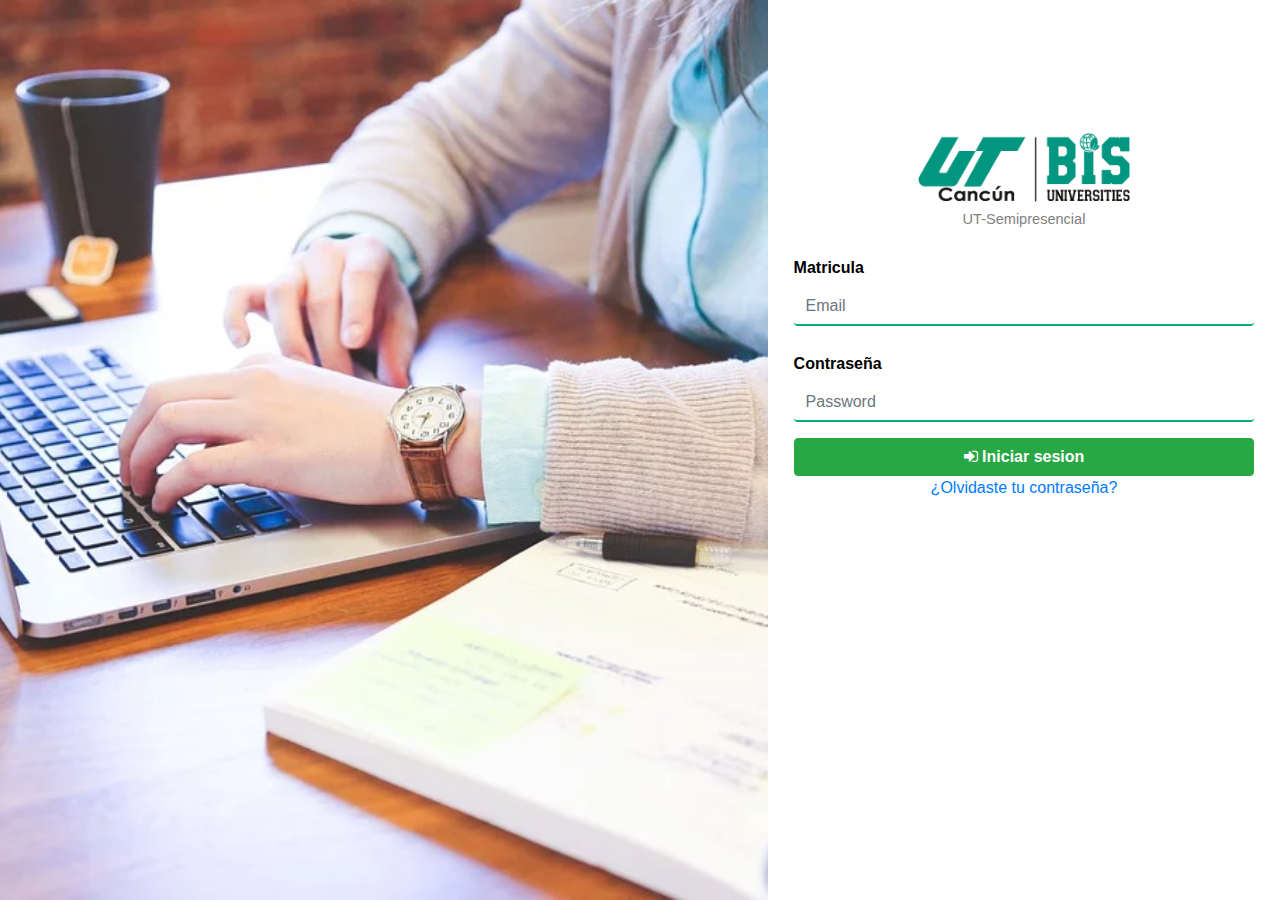
==== index.html @ 0eb5d137 "incorporacion al php" ====
<!doctype html>
<html lang="en">

<head>
    <!-- Required meta tags -->
    <meta charset="utf-8">
    <meta name="viewport" content="width=device-width, initial-scale=1, shrink-to-fit=no">

    <!-- Bootstrap CSS -->
    <link rel="stylesheet" href="https://stackpath.bootstrapcdn.com/bootstrap/4.3.1/css/bootstrap.min.css" integrity="sha384-ggOyR0iXCbMQv3Xipma34MD+dH/1fQ784/j6cY/iJTQUOhcWr7x9JvoRxT2MZw1T" crossorigin="anonymous">
    <link rel="stylesheet" href="https://cdnjs.cloudflare.com/ajax/libs/font-awesome/4.7.0/css/font-awesome.min.css">
    <link rel="stylesheet" href="https://maxcdn.bootstrapcdn.com/bootstrap/4.0.0/css/bootstrap.min.css">
    <script src="https://ajax.googleapis.com/ajax/libs/jquery/3.3.1/jquery.min.js"></script>
    <link href="https://fonts.googleapis.com/icon?family=Material+Icons" rel="stylesheet">
    <link rel="stylesheet" href="https://fonts.googleapis.com/icon?family=Material+Icons">
    <link rel="stylesheet" href="css/styleLogin.css">
    <title>Login</title>
</head>

<body>

    <div class="main-box">

        <div class="box-left"></div>

        <div class="box-right text-center">

            <div class="login-from">
                <img id="imgLogo" src="img/logo.png">
                <p id="p">UT-Semipresencial</p>

				<div class="loginBox">

					<form action="check-login.php" method="post">                           	
						<div class="form-group">
							<label class="label"><b>Matricula</b></label>
							<input type="email" class="form-control input" name="email" placeholder="Email" required>
						</div>							
						<div class="form-group">
							<label class="label"><b>Contraseña</b></label>
							<input type="password" class="form-control input" name="password" placeholder="Password" required>
						</div>							    
							<button type="submit" class="btn btn-success btn-block" id="btn-login"><i class="fa fa-sign-in" aria-hidden="true">
								</i>
								<b >Iniciar sesion</b>
							</button>
					</form>
					<!-- Collapse a form when user click Lost your password? link-->
					<p><a href="#showForm" data-toggle="collapse" aria-expanded="false" aria-controls="collapse">¿Olvidaste tu contraseña?</a></p>	
					<div class="collapse" id="showForm">
						<div class='well'>
							<form action="password-recovery.php" method="post">
								<div class="form-group">										
									<input type="email" class="form-control" name="email" placeholder="Enter the email associated with the password." required>
								</div>
								<button type="submit" class="btn btn-dark">Recover Password</button>
							</form>								
						</div>
					</div>
											
					<!-- <hr><p>¿Quieres crear una cuenta? <a href="index.html" title="Create an account">crear cuenta</a>.</p>								 -->
				</div><!-- /.loginBox -->	

            </div>

        </div>
    </div>

    <!-- Optional JavaScript -->
    <!-- jQuery first, then Popper.js, then Bootstrap JS -->
    <script type="text/javascript ">
        function mostrarPassword2() {
            var cambio = document.getElementById("password ");
            if (cambio.type == "password ") {
                cambio.type = "text ";
                $('.icon').removeClass('fa fa-eye-slash').addClass('fa fa-eye');
            } else {
                cambio.type = "password ";
                $('.icon').removeClass('fa fa-eye').addClass('fa fa-eye-slash');
            }
        }

        $(document).ready(function() {
            //CheckBox mostrar contraseña
            $('#ShowPassword2').click(function() {
                $('#Password').attr('type', $(this).is(':checked') ? 'text' : 'password');
            });
        });
    </script>
    <script src="https://code.jquery.com/jquery-3.3.1.slim.min.js " integrity="sha384-q8i/X+965DzO0rT7abK41JStQIAqVgRVzpbzo5smXKp4YfRvH+8abtTE1Pi6jizo " crossorigin="anonymous "></script>
    <script src="https://cdnjs.cloudflare.com/ajax/libs/popper.js/1.14.7/umd/popper.min.js " integrity="sha384-UO2eT0CpHqdSJQ6hJty5KVphtPhzWj9WO1clHTMGa3JDZwrnQq4sF86dIHNDz0W1 " crossorigin="anonymous "></script>
    <script src="https://stackpath.bootstrapcdn.com/bootstrap/4.3.1/js/bootstrap.min.js " integrity="sha384-JjSmVgyd0p3pXB1rRibZUAYoIIy6OrQ6VrjIEaFf/nJGzIxFDsf4x0xIM+B07jRM " crossorigin="anonymous "></script>
</body>

</html>
---- css/styleLogin.css ----
/* @font-face{
    font-family: tringerine; nombramiento del tipo de letra
    src:url(""); realizarmo el dirrecionamiento de el font-famlily
} */

:root {
    --colorMorado: #5b0e8cff;
    --colorAzulLetras: #070707;
    --colorAzul: #003366;
    --colorGrisFondo: #d9e0e6;
    --colorMoradoBajo: #9a7ab3cc;
    --colorMoradoFondo: #5a2186cc;
    --verdeInstitucional: #00AB84;
    --negro: black;
}

.main-box {
    /* float: left; */
    width: 100%;
    height: 100%;
    /* background-color: #fff; */
    /* -webkit-box-shadow: 0px 30px 90px rgba(0, 0, 0, 0.16);
    box-shadow: 0px 30px 90px rgba(0, 0, 0, 0.16); */
    /* border-radius: 10px; */
    position: absolute;
}

.box-left {
    width: 60%;
    height: 100%;
    background-color: rgb(35, 83, 116);
    background-image: url("../img/fondo.webp");
    background-position: center;
    background-repeat: no-repeat;
    background-size: cover;
    float: left;
}

.box-right {
    width: 40%;
    height: 100%;
    float: right;
    /* background-color: rgba(202, 197, 197, 0.185); */
    padding: 2%;
    /* border-top-right-radius: 10px;
    border-bottom-right-radius: 10px; */
}

#imgLogo {
    height: 50%;
    width: 50%;
    /* padding: 8%; */
}

#p {
    /* margin-top: -12%; */
    color: gray;
    font-size: 91%;
}

.login-from {
    margin-top: 100px;
}

.label {
    float: left;
    color: var(--negro);
    margin-top: 2%;
}

.form-group .input,
#password {
    background: none;
    border: none;
    border-bottom: 2px solid var(--verdeInstitucional);
}

#ojo {
    /* background: none;
    border: none;
    border-bottom: 2px solid var(--verdeInstitucional); */
    color: gray;
    font-size: 150%;
    height: 30px;
}

#password {
    /* border: none;
    border-bottom: 2px solid var(--verdeInstitucional);
    background: none; */
    width: 90%;
    height: 30px;
}

.box-right>.login-from>button {
    width: 70%;
    height: 35px;
    border: none;
    border-radius: 5px;
    /* box-shadow: 0px 4px 13px 0px #d8df20ff; */
    color: #fff;
    background-color: var(--verdeInstitucional);
    /* background-image: url("../icon/btnIniciarSecion.png"); */
    background-repeat: no-repeat;
}

@media screen and (max-width: 950px) {
    .box-left {
        width: 50%;
        height: 100%;
        /* background-color: rgb(35, 83, 116); */
        /* background-image: url("../img/fondo2.png"); */
        background-position: center;
        background-repeat: no-repeat;
        background-size: cover;
        float: left;
    }
    .box-right {
        width: 50%;
        height: 100%;
        float: right;
        /* background-color: rgba(202, 197, 197, 0.185); */
        padding: 2%;
        border-top-right-radius: 10px;
        border-bottom-right-radius: 10px;
        /* font-family: 'fonts/poppins/Poppins-Black.ttf'; */
    }
}

@media screen and (max-width: 700px) {
    .box-left {
        display: none;
    }
    .box-right {
        width: 100%;
        height: 100%;
        float: right;
        /* background-color: rgba(202, 197, 197, 0.185); */
        padding: 2%;
        border-top-right-radius: 10px;
        border-bottom-right-radius: 10px;
        /* font-family: 'fonts/poppins/Poppins-Black.ttf';  */
    }
}
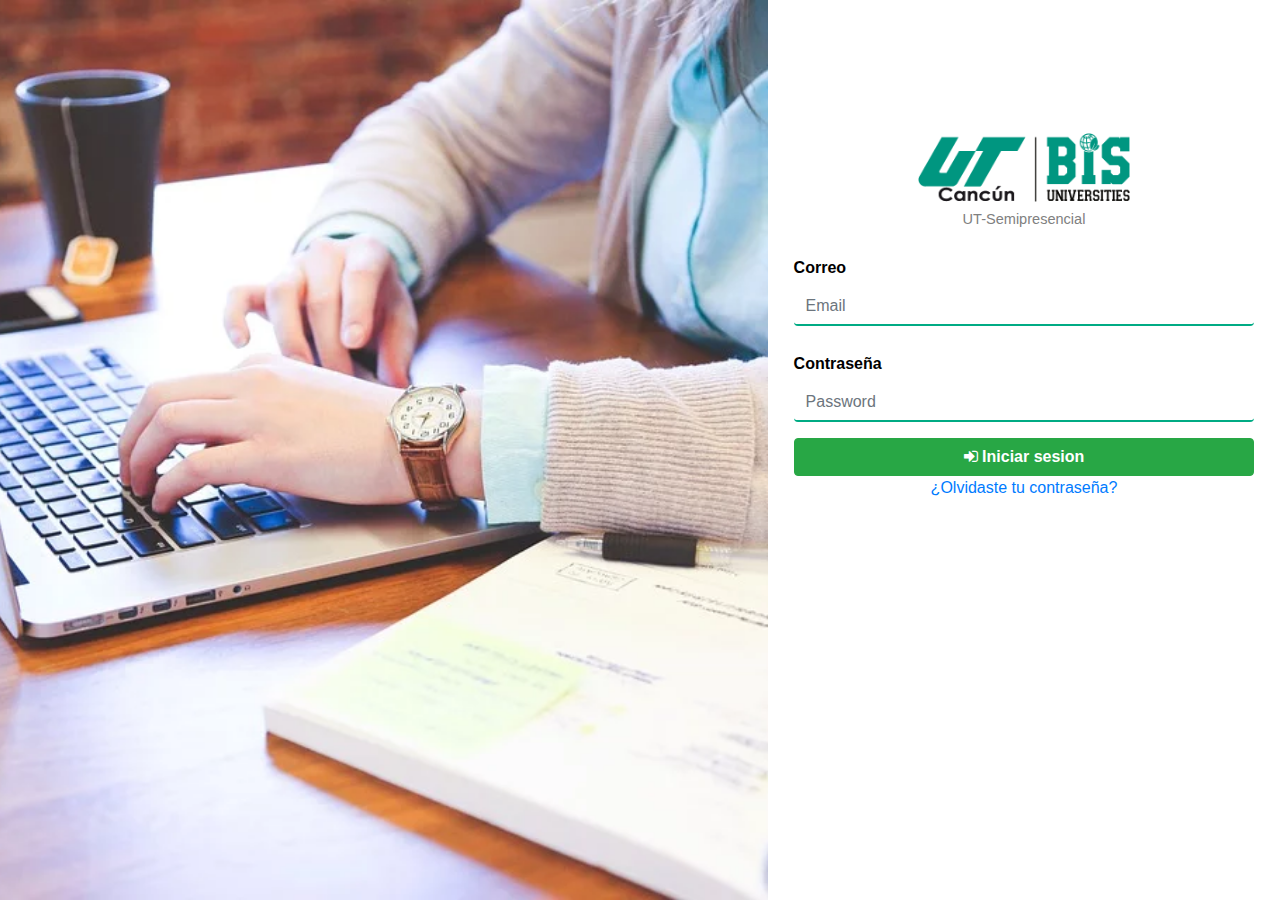
==== commit 2d1e03cc: "arreglos" ====
--- a/index.html
+++ b/index.html
@@ -1,7 +1,6 @@
+<!doctype html>
 
 
-
-<!doctype html>
 <html lang="en">
 
 <head>
@@ -32,37 +31,38 @@
                 <img id="imgLogo" src="img/logo.png">
                 <p id="p">UT-Semipresencial</p>
 
-				<div class="loginBox">
+                <div class="loginBox">
 
-					<form action="check-login.php" method="post">                           	
-						<div class="form-group">
-							<label class="label"><b>Matricula</b></label>
-							<input type="email" class="form-control input" name="email" placeholder="Email" required>
-						</div>							
-						<div class="form-group">
-							<label class="label"><b>Contraseña</b></label>
-							<input type="password" class="form-control input" name="password" placeholder="Password" required>
-						</div>							    
-							<button type="submit" class="btn btn-success btn-block" id="btn-login"><i class="fa fa-sign-in" aria-hidden="true">
+                    <form action="check-login.php" method="post">
+                        <div class="form-group">
+                            <label class="label"><b>Correo</b></label>
+                            <input type="email" class="form-control input" name="email" placeholder="Email" required>
+                        </div>
+                        <div class="form-group">
+                            <label class="label"><b>Contraseña</b></label>
+                            <input type="password" class="form-control input" name="password" placeholder="Password" required>
+                        </div>
+                        <button type="submit" class="btn btn-success btn-block" id="btn-login"><i class="fa fa-sign-in" aria-hidden="true">
 								</i>
 								<b >Iniciar sesion</b>
 							</button>
-					</form>
-					<!-- Collapse a form when user click Lost your password? link-->
-					<p><a href="#showForm" data-toggle="collapse" aria-expanded="false" aria-controls="collapse">¿Olvidaste tu contraseña?</a></p>	
-					<div class="collapse" id="showForm">
-						<div class='well'>
-							<form action="password-recovery.php" method="post">
-								<div class="form-group">										
-									<input type="email" class="form-control" name="email" placeholder="Enter the email associated with the password." required>
-								</div>
-								<button type="submit" class="btn btn-dark">Recover Password</button>
-							</form>								
-						</div>
-					</div>
-											
-					<!-- <hr><p>¿Quieres crear una cuenta? <a href="index.html" title="Create an account">crear cuenta</a>.</p>								 -->
-				</div><!-- /.loginBox -->	
+                    </form>
+                    <!-- Collapse a form when user click Lost your password? link-->
+                    <p><a href="#showForm" data-toggle="collapse" aria-expanded="false" aria-controls="collapse">¿Olvidaste tu contraseña?</a></p>
+                    <div class="collapse" id="showForm">
+                        <div class='well'>
+                            <form action="password-recovery.php" method="post">
+                                <div class="form-group">
+                                    <input type="email" class="form-control" name="email" placeholder="Enter the email associated with the password." required>
+                                </div>
+                                <button type="submit" class="btn btn-dark">Recover Password</button>
+                            </form>
+                        </div>
+                    </div>
+
+                    <!-- <hr><p>¿Quieres crear una cuenta? <a href="index.html" title="Create an account">crear cuenta</a>.</p>								 -->
+                </div>
+                <!-- /.loginBox -->
 
             </div>
 
@@ -95,7 +95,4 @@
     <script src="https://stackpath.bootstrapcdn.com/bootstrap/4.3.1/js/bootstrap.min.js " integrity="sha384-JjSmVgyd0p3pXB1rRibZUAYoIIy6OrQ6VrjIEaFf/nJGzIxFDsf4x0xIM+B07jRM " crossorigin="anonymous "></script>
 </body>
 
-</html>
-
-
-
+</html>